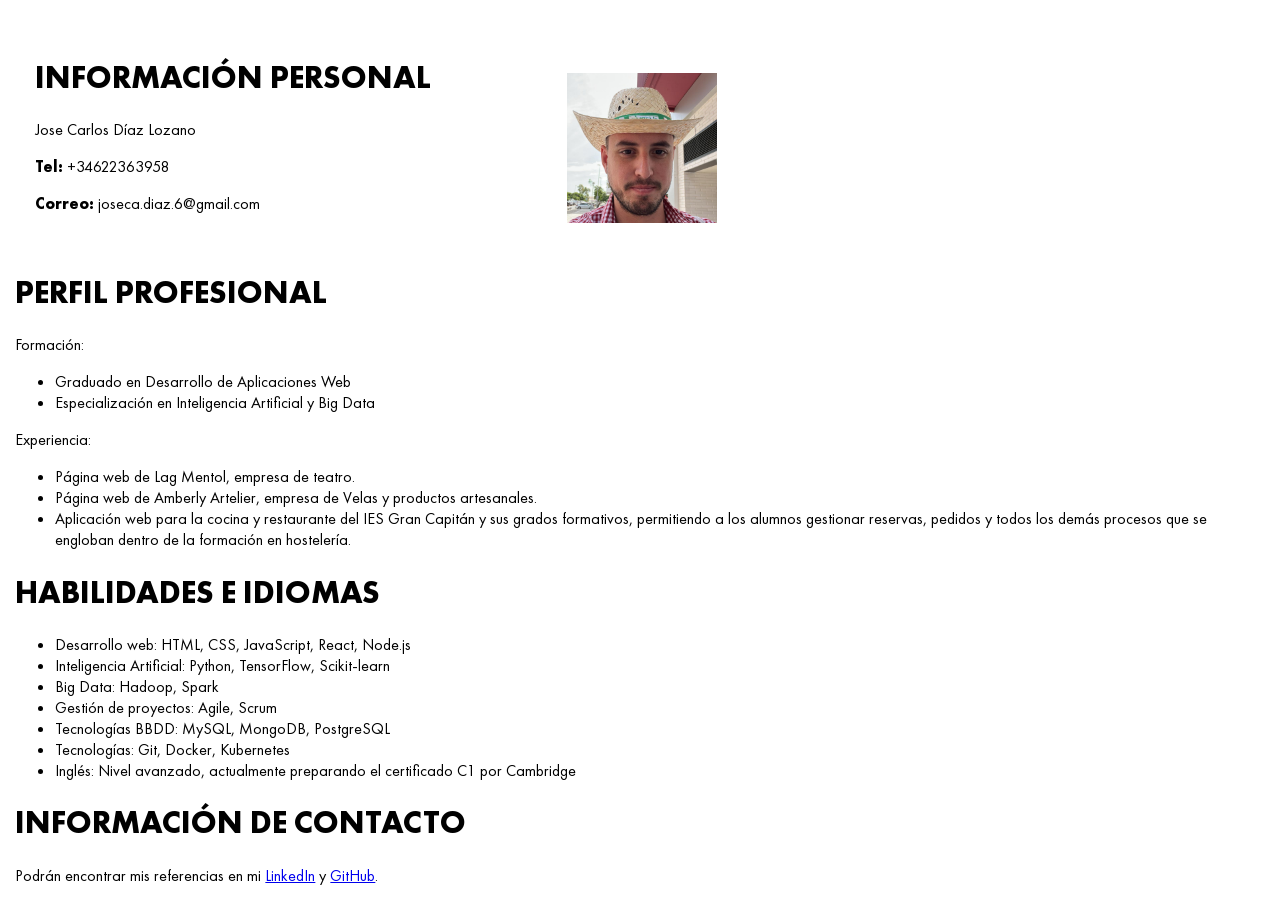
==== cvjc.html @ a46b7e9a "Inicio del CV" ====
<!DOCTYPE html>
<html lang="es">
<head>
    <meta charset="UTF-8">
    <meta name="viewport" content="width=device-width, initial-scale=1.0">
    <link rel="stylesheet" href="stylecv.css">
    <title>CV Jose Carlos</title>
</head>
<body>
    <div class="header" id="header">
        <div class="texto">
            <h1>INFORMACIÓN PERSONAL</h1>
            <p>Jose Carlos Díaz Lozano</p>
            <p><strong>Tel:</strong> +34622363958</p>
            <p><strong>Correo:</strong> joseca.diaz.6@gmail.com</p>
        </div>
        <div id="foto">
            <img src="foto.jpeg" alt="Foto de Jose Carlos" class="profile-pic" id="foto">
        </div>
    </div>
    <div class="profile">
        <h1>PERFIL PROFESIONAL</h1>
        <p id="formacion">Formación:
            <ul>
                <li>Graduado en Desarrollo de Aplicaciones Web</li>
                <li>Especialización en Inteligencia Artificial y Big Data</li>

            </ul>
        </p>
        <p id="experiencia">Experiencia:
            <ul>
                <li>Página web de Lag Mentol, empresa de teatro.</li>
                <li>Página web de Amberly Artelier, empresa de Velas y productos artesanales.</li>
                <li>Aplicación web para la cocina y restaurante del IES Gran Capitán y sus grados formativos, 
                    permitiendo a los alumnos gestionar reservas, pedidos y todos los demás procesos que se engloban dentro de la formación en hostelería.</li>
            </ul>
        </p>
    </div>
    <div class="skills">
        <h1>HABILIDADES E IDIOMAS</h1>
        <ul>
            <li>Desarrollo web: HTML, CSS, JavaScript, React, Node.js</li>
            <li>Inteligencia Artificial: Python, TensorFlow, Scikit-learn</li>
            <li>Big Data: Hadoop, Spark</li>
            <li>Gestión de proyectos: Agile, Scrum</li>
            <li>Tecnologías BBDD: MySQL, MongoDB, PostgreSQL</li>
            <li>Tecnologías: Git, Docker, Kubernetes</li>
            <li>Inglés: Nivel avanzado, actualmente preparando el certificado C1 por Cambridge</li>
        </ul>


    </div>
    <div class="footer">
        <h1>INFORMACIÓN DE CONTACTO</h1>
        <p>Podrán encontrar mis referencias en mi <a href="https://www.linkedin.com/in/josé-carlos-díaz-lozano-6a3799207/">LinkedIn</a> y <a href="https://github.com/Jockpls">GitHub</a>.</p>
    </div>
</body>
</html>
---- stylecv.css ----
/* La versión normal */
@font-face {
    font-family: "FuturaPT";
    src: url("fonts/futura-pt/FuturaPT-Book.ttf") format("truetype");
    font-weight: 500; /* Normal */
    font-style: normal;
}

/* La versión negrita */
@font-face {
    font-family: "FuturaPT";
    src: url("fonts/futura-pt/FuturaPT-Bold.ttf") format("truetype");
    font-weight: 700; /* Bold */
    font-style: normal;
}

/* La versión ligera o fina */
@font-face {
    font-family: "FuturaPT";
    src: url("fonts/futura-pt/FuturaPT-Light.ttf") format("truetype");
    font-weight: 300; /* Light */
    font-style: normal;
}
body {
    display: block;
    margin: 1.2%;
    padding: 0;
    max-width: 100%;
    overflow-x: hidden;
    background-color: #ffffff;
    font-family: "FuturaPT", sans-serif;
    font-weight: 500;
}

#header {
    background-color: transparent;
    display: flex;
    align-items: center;
    flex-direction: row;
    padding: 20px;
}

#foto {
    width: 150px;
    height: 150px;
    object-fit: cover;
    margin-top: 2%;
    margin-left: 10%;
}
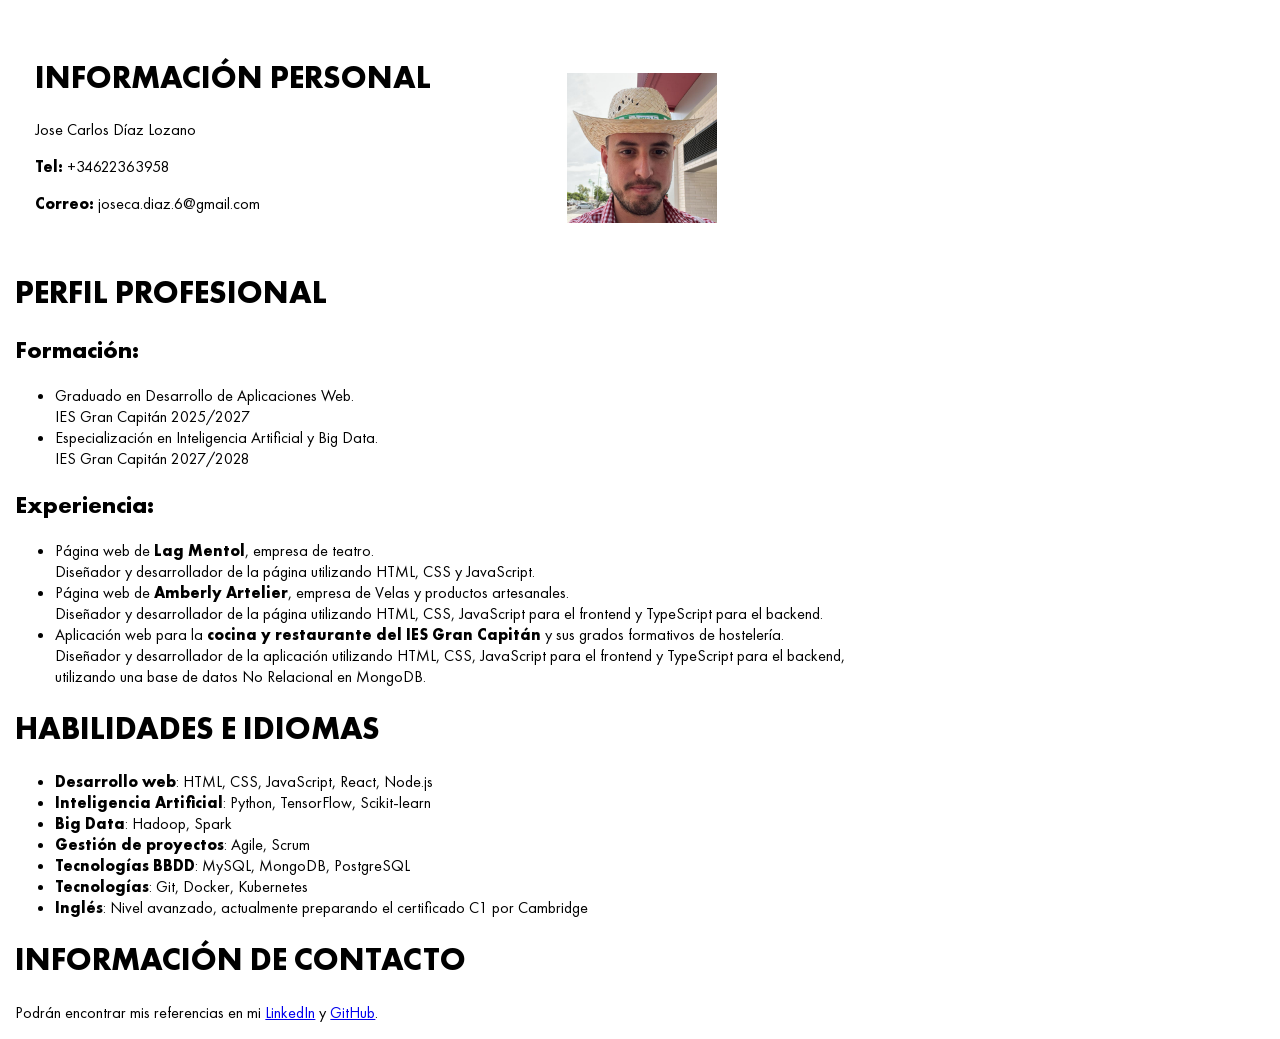
==== commit 938ece3a: "Actualización datos y posicionamiento" ====
--- a/cvjc.html
+++ b/cvjc.html
@@ -9,7 +9,7 @@
 <body>
     <div class="header" id="header">
         <div class="texto">
-            <h1>INFORMACIÓN PERSONAL</h1>
+            <h1 class="h1">INFORMACIÓN PERSONAL</h1>
             <p>Jose Carlos Díaz Lozano</p>
             <p><strong>Tel:</strong> +34622363958</p>
             <p><strong>Correo:</strong> joseca.diaz.6@gmail.com</p>
@@ -18,40 +18,50 @@
             <img src="foto.jpeg" alt="Foto de Jose Carlos" class="profile-pic" id="foto">
         </div>
     </div>
+
+
     <div class="profile">
-        <h1>PERFIL PROFESIONAL</h1>
-        <p id="formacion">Formación:
-            <ul>
-                <li>Graduado en Desarrollo de Aplicaciones Web</li>
-                <li>Especialización en Inteligencia Artificial y Big Data</li>
+        <h1 class="h1">PERFIL PROFESIONAL</h1>
+        <h2 id="formacion">Formación:</h2>
+        <ul>
+            <li>Graduado en Desarrollo de Aplicaciones Web. <br>
+                IES Gran Capitán 2025/2027</li>
 
-            </ul>
-        </p>
-        <p id="experiencia">Experiencia:
-            <ul>
-                <li>Página web de Lag Mentol, empresa de teatro.</li>
-                <li>Página web de Amberly Artelier, empresa de Velas y productos artesanales.</li>
-                <li>Aplicación web para la cocina y restaurante del IES Gran Capitán y sus grados formativos, 
-                    permitiendo a los alumnos gestionar reservas, pedidos y todos los demás procesos que se engloban dentro de la formación en hostelería.</li>
-            </ul>
-        </p>
+            <li>Especialización en Inteligencia Artificial y Big Data.<br>
+                IES Gran Capitán 2027/2028</li>
+        </ul>
+
+        <h2 id="experiencia">Experiencia:</h2>
+        <ul>
+            <li>Página web de <strong>Lag Mentol</strong>, empresa de teatro.<br>
+                Diseñador y desarrollador de la página utilizando HTML, CSS y JavaScript.</li>
+
+            <li>Página web de <strong>Amberly Artelier</strong>, empresa de Velas y productos artesanales.
+                <br>Diseñador y desarrollador de la página utilizando HTML, CSS, JavaScript para el frontend y TypeScript para el backend.</li>
+
+            <li>Aplicación web para la <strong>cocina y restaurante del IES Gran Capitán</strong> y sus grados formativos de hostelería.<br> 
+                Diseñador y desarrollador de la aplicación utilizando HTML, CSS, JavaScript para el frontend y TypeScript para el backend,<br>
+                utilizando una base de datos No Relacional en MongoDB.</li>
+        </ul>
     </div>
+
+    
     <div class="skills">
-        <h1>HABILIDADES E IDIOMAS</h1>
+        <h1 class="h1">HABILIDADES E IDIOMAS</h1>
         <ul>
-            <li>Desarrollo web: HTML, CSS, JavaScript, React, Node.js</li>
-            <li>Inteligencia Artificial: Python, TensorFlow, Scikit-learn</li>
-            <li>Big Data: Hadoop, Spark</li>
-            <li>Gestión de proyectos: Agile, Scrum</li>
-            <li>Tecnologías BBDD: MySQL, MongoDB, PostgreSQL</li>
-            <li>Tecnologías: Git, Docker, Kubernetes</li>
-            <li>Inglés: Nivel avanzado, actualmente preparando el certificado C1 por Cambridge</li>
+            <li><strong>Desarrollo web</strong>: HTML, CSS, JavaScript, React, Node.js</li>
+            <li><strong>Inteligencia Artificial</strong>: Python, TensorFlow, Scikit-learn</li>
+            <li><strong>Big Data</strong>: Hadoop, Spark</li>
+            <li><strong>Gestión de proyectos</strong>: Agile, Scrum</li>
+            <li><strong>Tecnologías BBDD</strong>: MySQL, MongoDB, PostgreSQL</li>
+            <li><strong>Tecnologías</strong>: Git, Docker, Kubernetes</li>
+            <li><strong>Inglés</strong>: Nivel avanzado, actualmente preparando el certificado C1 por Cambridge</li>
         </ul>
 
 
     </div>
     <div class="footer">
-        <h1>INFORMACIÓN DE CONTACTO</h1>
+        <h1 class="h1">INFORMACIÓN DE CONTACTO</h1>
         <p>Podrán encontrar mis referencias en mi <a href="https://www.linkedin.com/in/josé-carlos-díaz-lozano-6a3799207/">LinkedIn</a> y <a href="https://github.com/Jockpls">GitHub</a>.</p>
     </div>
 </body>
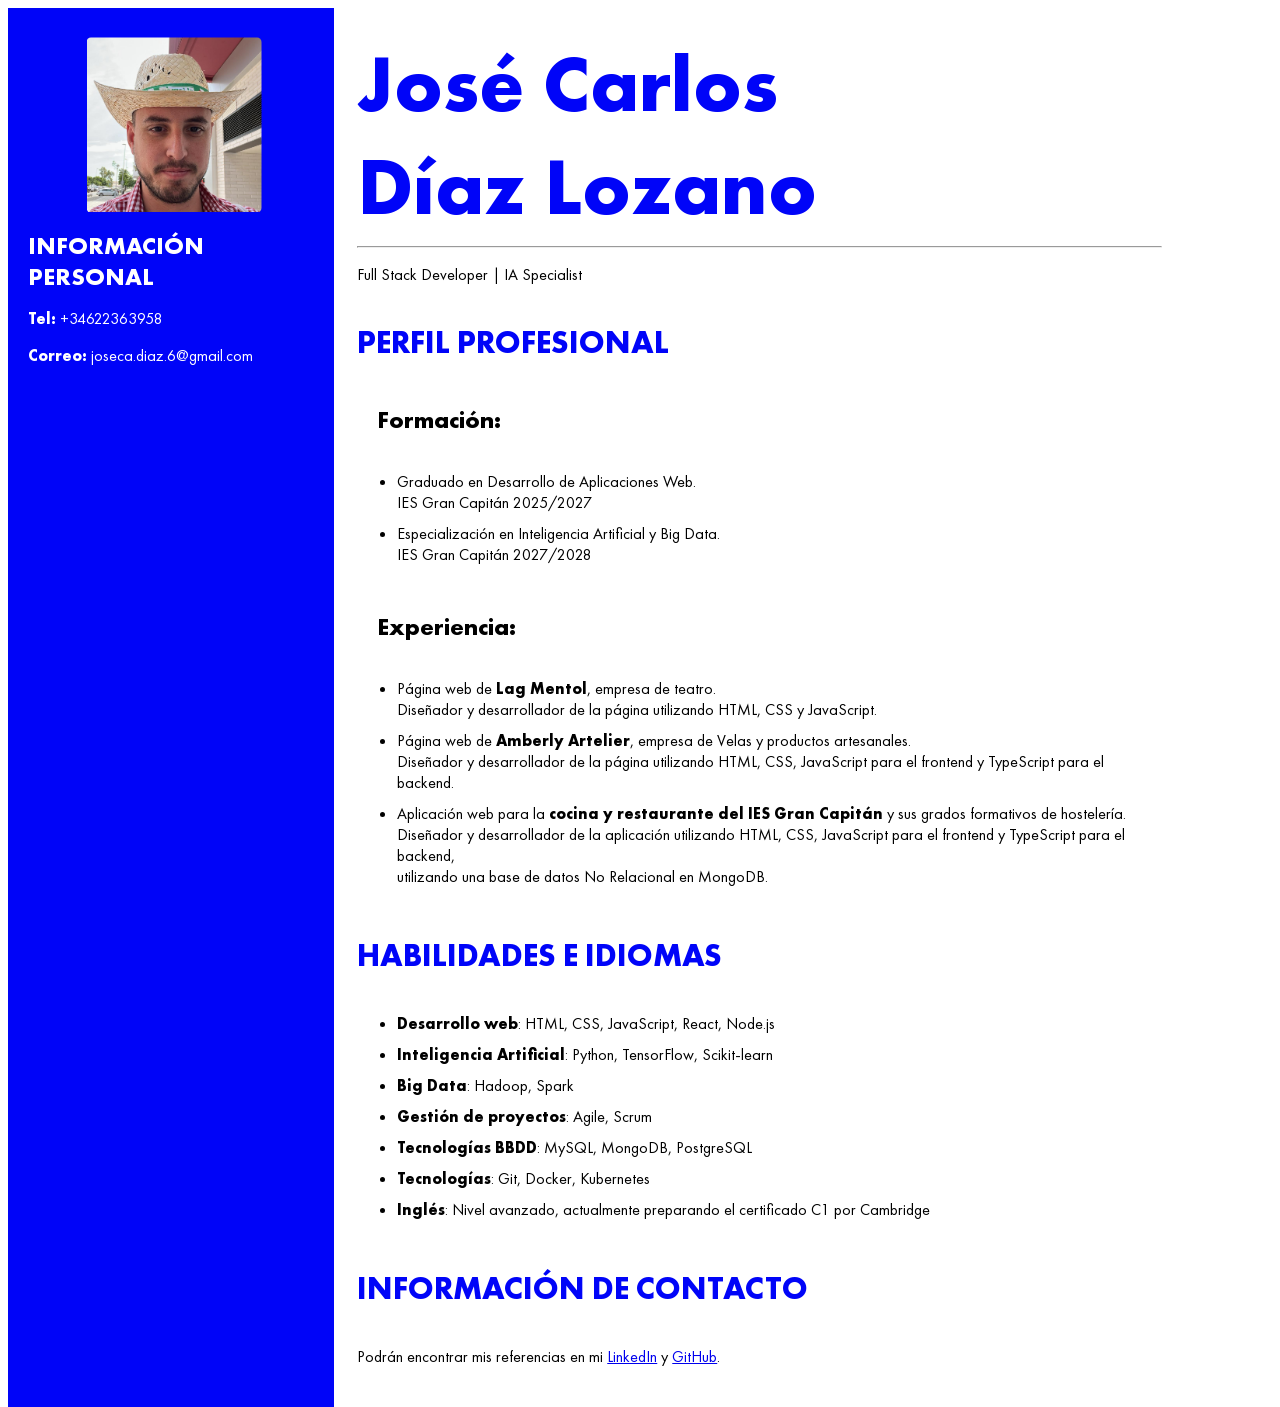
==== commit 0fc1b6be: "Cambio del header" ====
--- a/cvjc.html
+++ b/cvjc.html
@@ -8,20 +8,26 @@
 </head>
 <body>
     <div class="header" id="header">
+        <div id="foto">
+            <img src="foto.jpeg" alt="Foto de Jose Carlos" class="profile-pic" id="foto">
+        </div>
         <div class="texto">
-            <h1 class="h1">INFORMACIÓN PERSONAL</h1>
-            <p>Jose Carlos Díaz Lozano</p>
+            <h1 class="h1header">INFORMACIÓN PERSONAL</h1>
             <p><strong>Tel:</strong> +34622363958</p>
             <p><strong>Correo:</strong> joseca.diaz.6@gmail.com</p>
         </div>
-        <div id="foto">
-            <img src="foto.jpeg" alt="Foto de Jose Carlos" class="profile-pic" id="foto">
+    </div>
+    
+    <div id="cuerpo">
+        <div class="nombre-container">
+            <h1 class="nombre">José Carlos <br/>Díaz Lozano</h1>
+            <hr>
+            <p>Full Stack Developer | IA Specialist</p>
         </div>
-    </div>
 
-
-    <div class="profile">
-        <h1 class="h1">PERFIL PROFESIONAL</h1>
+        
+        <div class="profile">
+            <h1 class="h1">PERFIL PROFESIONAL</h1>
         <h2 id="formacion">Formación:</h2>
         <ul>
             <li>Graduado en Desarrollo de Aplicaciones Web. <br>
@@ -64,5 +70,6 @@
         <h1 class="h1">INFORMACIÓN DE CONTACTO</h1>
         <p>Podrán encontrar mis referencias en mi <a href="https://www.linkedin.com/in/josé-carlos-díaz-lozano-6a3799207/">LinkedIn</a> y <a href="https://github.com/Jockpls">GitHub</a>.</p>
     </div>
+    </div>
 </body>
 </html>
--- a/stylecv.css
+++ b/stylecv.css
@@ -1,4 +1,3 @@
-/* La versión normal */
 @font-face {
     font-family: "FuturaPT";
     src: url("fonts/futura-pt/FuturaPT-Book.ttf") format("truetype");
@@ -6,15 +5,13 @@
     font-style: normal;
 }
 
-/* La versión negrita */
 @font-face {
     font-family: "FuturaPT";
     src: url("fonts/futura-pt/FuturaPT-Bold.ttf") format("truetype");
-    font-weight: 700; /* Bold */
+    font-weight: 650; /* Bold */
     font-style: normal;
 }
 
-/* La versión ligera o fina */
 @font-face {
     font-family: "FuturaPT";
     src: url("fonts/futura-pt/FuturaPT-Light.ttf") format("truetype");
@@ -22,28 +19,75 @@
     font-style: normal;
 }
 body {
-    display: block;
-    margin: 1.2%;
-    padding: 0;
+    display: flex;
+    flex-direction: row;
     max-width: 100%;
     overflow-x: hidden;
     background-color: #ffffff;
     font-family: "FuturaPT", sans-serif;
     font-weight: 500;
+    position: absolute;
+    border-radius: 8px;
 }
 
 #header {
-    background-color: transparent;
+    background-color: rgb(0, 4, 248);
+    color: white;
     display: flex;
     align-items: center;
-    flex-direction: row;
+    flex-direction: column;
+    width: 25%;
     padding: 20px;
+}
+.h1header {
+    font-size: 24px;
+    margin-bottom: 10px;
+    color: white;
 }
 
 #foto {
-    width: 150px;
-    height: 150px;
+    width: 175px;
+    height: 175px;
     object-fit: cover;
-    margin-top: 2%;
-    margin-left: 10%;
-}+    padding: 2%;
+    border-radius: 8px;
+}
+
+
+
+
+#cuerpo {
+    display: flex;
+    flex-direction: column;
+    padding: 2%;
+}
+
+.h1{
+    color: rgb(0, 4, 248);
+}
+
+.nombre{
+    margin: auto;
+    position: relative;
+    font-size: 80px;
+    color: rgb(0, 4, 248);
+}
+
+
+.profile, .skills, .footer{
+    display: flex;
+    flex-direction: column;
+    background-color: #ffffff;
+    border-radius: 8px;
+}
+
+
+#formacion, #experiencia {
+    margin-top: 20px;
+    padding: 0 20px;
+
+}
+
+.profile ul li, .skills ul li {
+    margin-bottom: 10px; /* Puedes ajustar los 15px al tamaño que prefieras */
+}
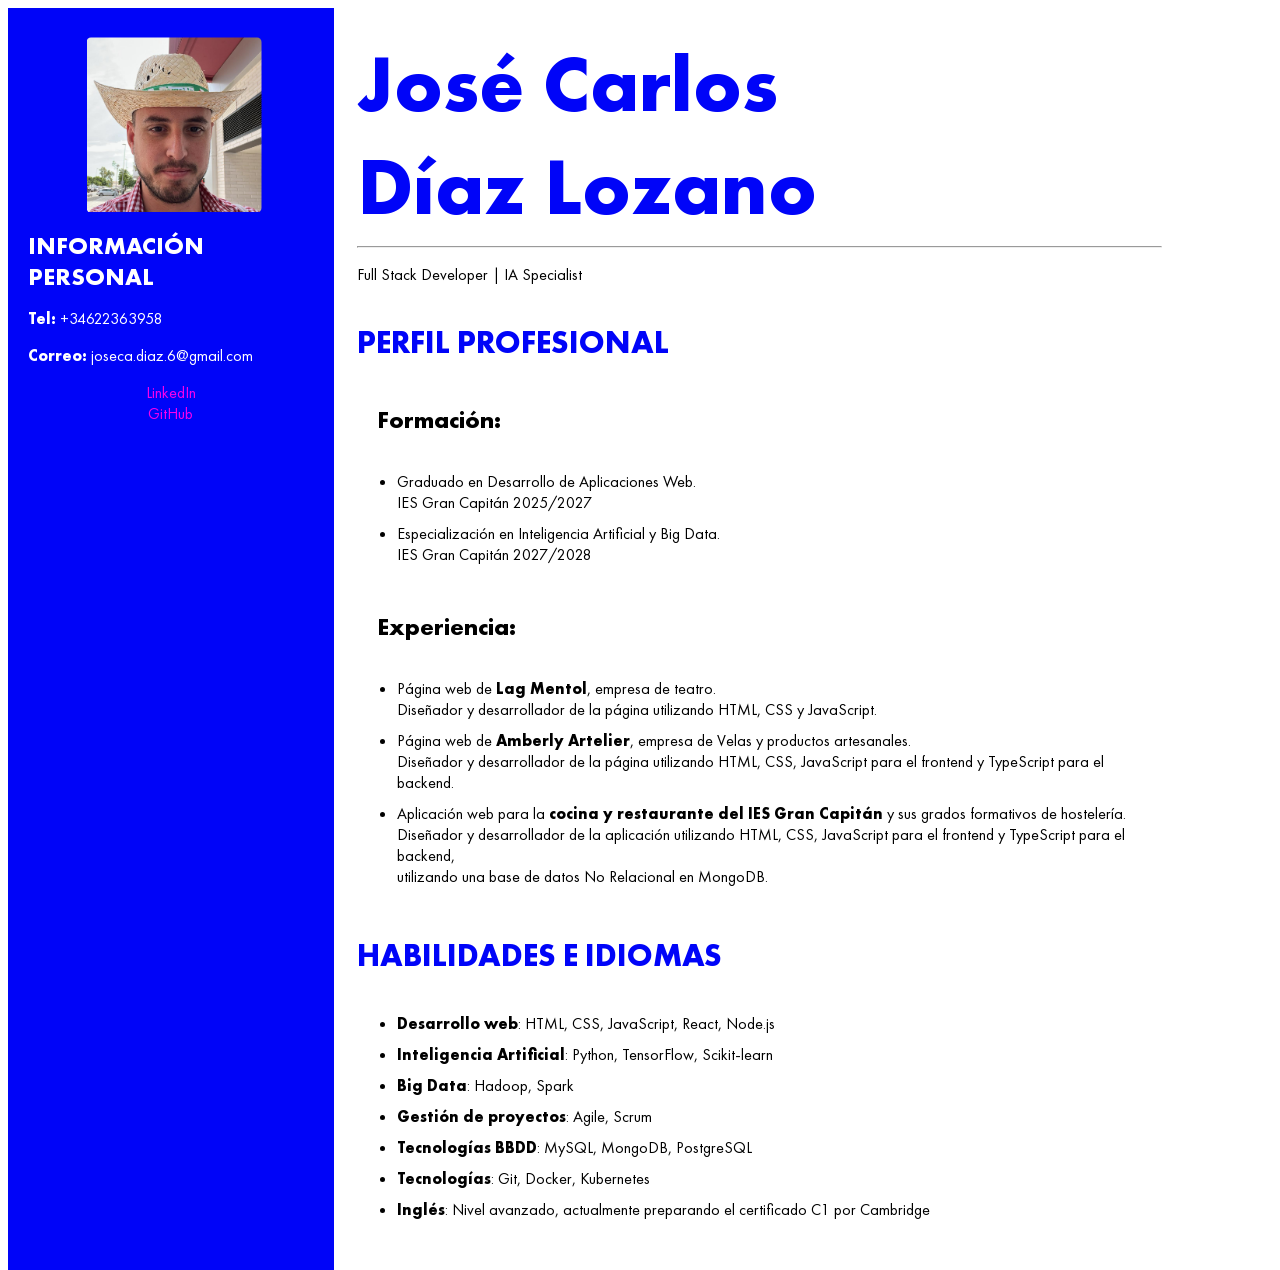
==== commit a6a4c6f8: "inicio de renderización en distintas pantallas" ====
--- a/cvjc.html
+++ b/cvjc.html
@@ -2,11 +2,14 @@
 <html lang="es">
 <head>
     <meta charset="UTF-8">
-    <meta name="viewport" content="width=device-width, initial-scale=1.0">
+    <meta http-equiv="X-UA-Compatible" content="IE=edge"> <!-- Compatible con Explorer-->
+    <meta name="viewport" content="width=device-width, initial-scale=1.0"> <!--Para que sea compatible con todo lo demás-->
     <link rel="stylesheet" href="stylecv.css">
     <title>CV Jose Carlos</title>
 </head>
+
 <body>
+
     <div class="header" id="header">
         <div id="foto">
             <img src="foto.jpeg" alt="Foto de Jose Carlos" class="profile-pic" id="foto">
@@ -15,6 +18,10 @@
             <h1 class="h1header">INFORMACIÓN PERSONAL</h1>
             <p><strong>Tel:</strong> +34622363958</p>
             <p><strong>Correo:</strong> joseca.diaz.6@gmail.com</p>
+        </div>
+
+            <a href="https://www.linkedin.com/in/josé-carlos-díaz-lozano-6a3799207/">LinkedIn</a>
+            <a href="https://github.com/Jockpls">GitHub</a>
         </div>
     </div>
     
@@ -25,7 +32,7 @@
             <p>Full Stack Developer | IA Specialist</p>
         </div>
 
-        
+
         <div class="profile">
             <h1 class="h1">PERFIL PROFESIONAL</h1>
         <h2 id="formacion">Formación:</h2>
@@ -63,13 +70,6 @@
             <li><strong>Tecnologías</strong>: Git, Docker, Kubernetes</li>
             <li><strong>Inglés</strong>: Nivel avanzado, actualmente preparando el certificado C1 por Cambridge</li>
         </ul>
-
-
-    </div>
-    <div class="footer">
-        <h1 class="h1">INFORMACIÓN DE CONTACTO</h1>
-        <p>Podrán encontrar mis referencias en mi <a href="https://www.linkedin.com/in/josé-carlos-díaz-lozano-6a3799207/">LinkedIn</a> y <a href="https://github.com/Jockpls">GitHub</a>.</p>
-    </div>
     </div>
 </body>
 </html>
--- a/stylecv.css
+++ b/stylecv.css
@@ -30,7 +30,16 @@
     border-radius: 8px;
 }
 
-#header {
+a:hover {
+    color: rgb(0, 248, 95);
+    text-decoration:solid;
+}
+a:link, a:visited {
+    color: rgb(248, 0, 236);
+    text-decoration: none;
+}
+
+#header{
     background-color: rgb(0, 4, 248);
     color: white;
     display: flex;
@@ -54,8 +63,6 @@
 }
 
 
-
-
 #cuerpo {
     display: flex;
     flex-direction: column;
@@ -74,7 +81,7 @@
 }
 
 
-.profile, .skills, .footer{
+.profile, .skills{
     display: flex;
     flex-direction: column;
     background-color: #ffffff;
@@ -91,3 +98,39 @@
 .profile ul li, .skills ul li {
     margin-bottom: 10px; /* Puedes ajustar los 15px al tamaño que prefieras */
 }
+
+
+
+@media only screen and (min-width: 768px) and (max-width: 991px) {
+    body {
+        flex-direction: column;
+        align-items: center;
+    }
+
+    #header {
+        width: 100%;
+        flex-direction: row;
+        justify-content: space-around;
+    }
+
+    #cuerpo {
+        width: 100%;
+    }
+}
+
+@media screen and (max-width: 600px) {
+    body {
+        flex-direction: column;
+        align-items: center;
+    }
+
+    #header {
+        width: 100%;
+        flex-direction: row;
+        justify-content: space-around;
+    }
+
+    #cuerpo {
+        width: 100%;
+    }
+}
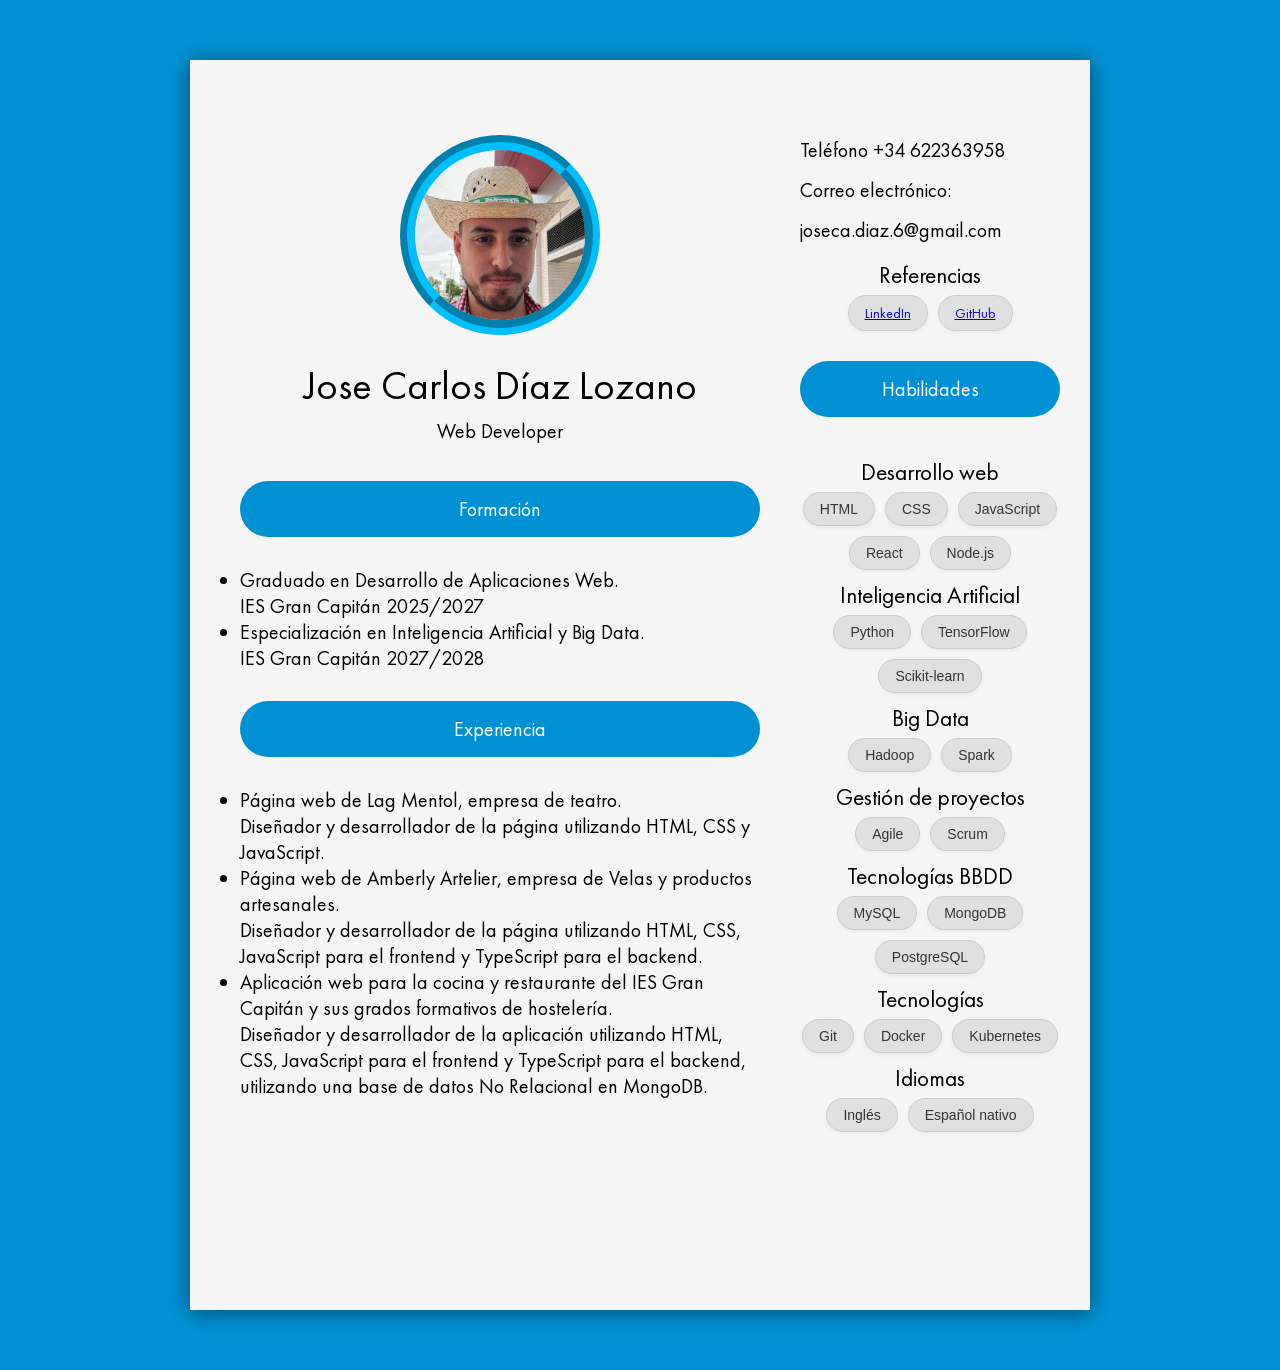
==== commit 0bdebbd8: "Diseño del CV" ====
--- a/cvjc.html
+++ b/cvjc.html
@@ -1,75 +1,100 @@
 <!DOCTYPE html>
 <html lang="es">
-<head>
-    <meta charset="UTF-8">
-    <meta http-equiv="X-UA-Compatible" content="IE=edge"> <!-- Compatible con Explorer-->
-    <meta name="viewport" content="width=device-width, initial-scale=1.0"> <!--Para que sea compatible con todo lo demás-->
-    <link rel="stylesheet" href="stylecv.css">
-    <title>CV Jose Carlos</title>
-</head>
+    <head>
+        <meta charset="UTF-8">
+        <meta name="viewport" content="width=device-width, initial-scale=1.0">
+        <link rel="stylesheet" href="stylecv.css">
+        <title>CV Jose Carlos</title>
+    </head>
+    <body>
+        
+        <div class="container">
 
-<body>
+            <div class="Izquierda">
+                <div class="foto">
+                    <img src="foto.jpeg" alt="Foto de Jose Carlos">
+                </div>
+                <div id="nombre">
+                    <h1>Jose Carlos Díaz Lozano</h1>
+                    <p>Web Developer</p>
+                </div>
+                
+                    <h2>Formación</h2>
+            <ul>
+                <li>Graduado en Desarrollo de Aplicaciones Web. <br>
+                    IES Gran Capitán 2025/2027</li>
+                <li>Especialización en Inteligencia Artificial y Big Data.<br>
+                    IES Gran Capitán 2027/2028</li>
+            </ul>
+                    
+            <h2>Experiencia</h2>
+                <ul>
+                    <li>Página web de Lag Mentol, empresa de teatro.<br>
+                        Diseñador y desarrollador de la página utilizando HTML, CSS y JavaScript.</li>
+                    <li>Página web de Amberly Artelier, empresa de Velas y productos artesanales.
+                        <br>Diseñador y desarrollador de la página utilizando HTML, CSS, JavaScript para el frontend y TypeScript para el backend.</li>
+                    <li>Aplicación web para la cocina y restaurante del IES Gran Capitán y sus grados formativos de hostelería.<br> 
+                        Diseñador y desarrollador de la aplicación utilizando HTML, CSS, JavaScript para el frontend y TypeScript para el backend,<br>
+                        utilizando una base de datos No Relacional en MongoDB.</li>
+                </ul>
+        </div>
+                            
+                <div class="Derecha">
+                    <div id="referencias">
+                    <p>Teléfono +34 622363958</p>
+                    <p>Correo electrónico: joseca.diaz.6@gmail.com</p>
 
-    <div class="header" id="header">
-        <div id="foto">
-            <img src="foto.jpeg" alt="Foto de Jose Carlos" class="profile-pic" id="foto">
+                <h3>Referencias</h3>
+                  <ul class="lista-capsulas">
+                    <li><a href="https://www.linkedin.com/in/josé-carlos-díaz-lozano-6a3799207/">LinkedIn</a></li>
+                    <li><a href="https://github.com/Jockpls">GitHub</a></li>
+                  </ul>
+                </div>
+                <h2>Habilidades</h2>
+                <h3>Desarrollo web</h3> 
+                <ul class="lista-capsulas">
+                    <li>HTML</li>
+                    <li>CSS</li>
+                    <li>JavaScript</li>
+                    <li>React</li>
+                    <li>Node.js</li>
+                </ul>
+                <h3>Inteligencia Artificial</h3>
+                <ul class="lista-capsulas">
+                    <li>Python</li> 
+                    <li>TensorFlow</li> 
+                    <li>Scikit-learn</li>
+                </ul>
+                
+                <h3>Big Data</h3> 
+                <ul class="lista-capsulas">
+                    <li>Hadoop</li>
+                    <li>Spark</li>
+                </ul>
+                    <h3>Gestión de proyectos</h3>
+                    <ul class="lista-capsulas"> 
+                        <li>Agile</li>
+                        <li>Scrum</li>
+                    </ul>
+                    <h3>Tecnologías BBDD</h3>
+                    <ul class="lista-capsulas">  
+                        <li>MySQL</li> 
+                        <li>MongoDB</li>
+                        <li>PostgreSQL</li>
+                    </ul>
+                    <h3>Tecnologías</h3>
+                    <ul class="lista-capsulas">  
+                        <li>Git</li>
+                        <li>Docker</li>
+                        <li>Kubernetes</li>
+                    </ul>
+    
+                    <h3>Idiomas</h3>
+                    <ul class="lista-capsulas">  
+                        <li>Inglés</li>
+                        <li>Español nativo</li>
+                    </ul>
+            </div>
         </div>
-        <div class="texto">
-            <h1 class="h1header">INFORMACIÓN PERSONAL</h1>
-            <p><strong>Tel:</strong> +34622363958</p>
-            <p><strong>Correo:</strong> joseca.diaz.6@gmail.com</p>
-        </div>
-
-            <a href="https://www.linkedin.com/in/josé-carlos-díaz-lozano-6a3799207/">LinkedIn</a>
-            <a href="https://github.com/Jockpls">GitHub</a>
-        </div>
-    </div>
-    
-    <div id="cuerpo">
-        <div class="nombre-container">
-            <h1 class="nombre">José Carlos <br/>Díaz Lozano</h1>
-            <hr>
-            <p>Full Stack Developer | IA Specialist</p>
-        </div>
-
-
-        <div class="profile">
-            <h1 class="h1">PERFIL PROFESIONAL</h1>
-        <h2 id="formacion">Formación:</h2>
-        <ul>
-            <li>Graduado en Desarrollo de Aplicaciones Web. <br>
-                IES Gran Capitán 2025/2027</li>
-
-            <li>Especialización en Inteligencia Artificial y Big Data.<br>
-                IES Gran Capitán 2027/2028</li>
-        </ul>
-
-        <h2 id="experiencia">Experiencia:</h2>
-        <ul>
-            <li>Página web de <strong>Lag Mentol</strong>, empresa de teatro.<br>
-                Diseñador y desarrollador de la página utilizando HTML, CSS y JavaScript.</li>
-
-            <li>Página web de <strong>Amberly Artelier</strong>, empresa de Velas y productos artesanales.
-                <br>Diseñador y desarrollador de la página utilizando HTML, CSS, JavaScript para el frontend y TypeScript para el backend.</li>
-
-            <li>Aplicación web para la <strong>cocina y restaurante del IES Gran Capitán</strong> y sus grados formativos de hostelería.<br> 
-                Diseñador y desarrollador de la aplicación utilizando HTML, CSS, JavaScript para el frontend y TypeScript para el backend,<br>
-                utilizando una base de datos No Relacional en MongoDB.</li>
-        </ul>
-    </div>
-
-    
-    <div class="skills">
-        <h1 class="h1">HABILIDADES E IDIOMAS</h1>
-        <ul>
-            <li><strong>Desarrollo web</strong>: HTML, CSS, JavaScript, React, Node.js</li>
-            <li><strong>Inteligencia Artificial</strong>: Python, TensorFlow, Scikit-learn</li>
-            <li><strong>Big Data</strong>: Hadoop, Spark</li>
-            <li><strong>Gestión de proyectos</strong>: Agile, Scrum</li>
-            <li><strong>Tecnologías BBDD</strong>: MySQL, MongoDB, PostgreSQL</li>
-            <li><strong>Tecnologías</strong>: Git, Docker, Kubernetes</li>
-            <li><strong>Inglés</strong>: Nivel avanzado, actualmente preparando el certificado C1 por Cambridge</li>
-        </ul>
-    </div>
-</body>
+    </body>
 </html>
--- a/stylecv.css
+++ b/stylecv.css
@@ -18,119 +18,114 @@
     font-weight: 300; /* Light */
     font-style: normal;
 }
-body {
-    display: flex;
-    flex-direction: row;
-    max-width: 100%;
-    overflow-x: hidden;
-    background-color: #ffffff;
+
+*{
+    box-sizing: border-box;
+    margin: 0;
+    padding: 0;
     font-family: "FuturaPT", sans-serif;
     font-weight: 500;
-    position: absolute;
-    border-radius: 8px;
 }
 
-a:hover {
-    color: rgb(0, 248, 95);
-    text-decoration:solid;
-}
-a:link, a:visited {
-    color: rgb(248, 0, 236);
-    text-decoration: none;
+body {
+    font-size: 20px;
+    background-color: #0091d4;
 }
 
-#header{
-    background-color: rgb(0, 4, 248);
-    color: white;
+.container {
+    background-color: #f5f5f5;
+    max-width: 900px;
+    margin: 60px auto;
+    height: 1250px;
+    padding: 20px;
+    box-shadow: 0 2px 20px rgba(0,0,0,0.5);
     display: flex;
-    align-items: center;
-    flex-direction: column;
-    width: 25%;
-    padding: 20px;
-}
-.h1header {
-    font-size: 24px;
-    margin-bottom: 10px;
-    color: white;
+    flex-wrap: wrap;
+    justify-content: space-between;
+    align-items: flex-start;
 }
 
-#foto {
-    width: 175px;
-    height: 175px;
-    object-fit: cover;
-    padding: 2%;
-    border-radius: 8px;
-}
-
-
-#cuerpo {
-    display: flex;
-    flex-direction: column;
-    padding: 2%;
-}
-
-.h1{
-    color: rgb(0, 4, 248);
-}
-
-.nombre{
-    margin: auto;
-    position: relative;
-    font-size: 80px;
-    color: rgb(0, 4, 248);
-}
-
-
-.profile, .skills{
-    display: flex;
-    flex-direction: column;
-    background-color: #ffffff;
-    border-radius: 8px;
-}
-
-
-#formacion, #experiencia {
-    margin-top: 20px;
-    padding: 0 20px;
+#nombre {
+    text-align: center;
 
 }
 
-.profile ul li, .skills ul li {
-    margin-bottom: 10px; /* Puedes ajustar los 15px al tamaño que prefieras */
+#referencias h3{
+    font-weight:700px;
+    text-align: center;
+}
+
+.foto {
+    width: 200px;
+    height: 200px;
+    border-radius: 50%;
+    overflow: hidden;
+    margin: 25px auto;
+    border: 15px groove deepskyblue;
+}
+
+.foto img {
+    width: 100%;
+    height: 100%;
+    object-fit: cover;
+}
+
+.Izquierda {
+    flex: 2;
+    padding: 30px;
+    text-align: left;
+}
+
+.Izquierda p {
+    line-height: 2;
+}
+
+.Derecha {
+    flex: 1;
+    padding: 50px 10px;
+    text-align: left;
+}
+
+.Derecha p{
+    line-height: 2;
 }
 
 
 
-@media only screen and (min-width: 768px) and (max-width: 991px) {
-    body {
-        flex-direction: column;
-        align-items: center;
-    }
-
-    #header {
-        width: 100%;
-        flex-direction: row;
-        justify-content: space-around;
-    }
-
-    #cuerpo {
-        width: 100%;
-    }
+h2 {
+    text-align: center;
+    background: #0091d4;
+    padding: 15px;
+    color: #fff;
+    margin: 30px 0;
+    font-size: 20px;
+    border-radius: 50px;
 }
 
-@media screen and (max-width: 600px) {
-    body {
-        flex-direction: column;
-        align-items: center;
-    }
+h3{
+    text-align: center;
+    padding-top: 10px;
+    padding-bottom: 5px;
+}
 
-    #header {
-        width: 100%;
-        flex-direction: row;
-        justify-content: space-around;
-    }
+.lista-capsulas {
+    list-style-type: none; 
+    padding: 0;            
+    margin: 0;
+    display: flex;         
+    flex-wrap: wrap;       
+    gap: 10px;
+    justify-content: center;             
+  }
 
-    #cuerpo {
-        width: 100%;
-    }
-}+  .lista-capsulas li {
+    background-color: #e0e0e0;
+    color: #333333;           
+    padding: 8px 16px;         
+    border-radius: 50px;       
+    font-family: sans-serif;   
+    font-size: 14px;
+    
+    border: 1px solid #cccccc; 
+    box-shadow: 0 2px 4px rgba(0,0,0,0.05); 
+  }
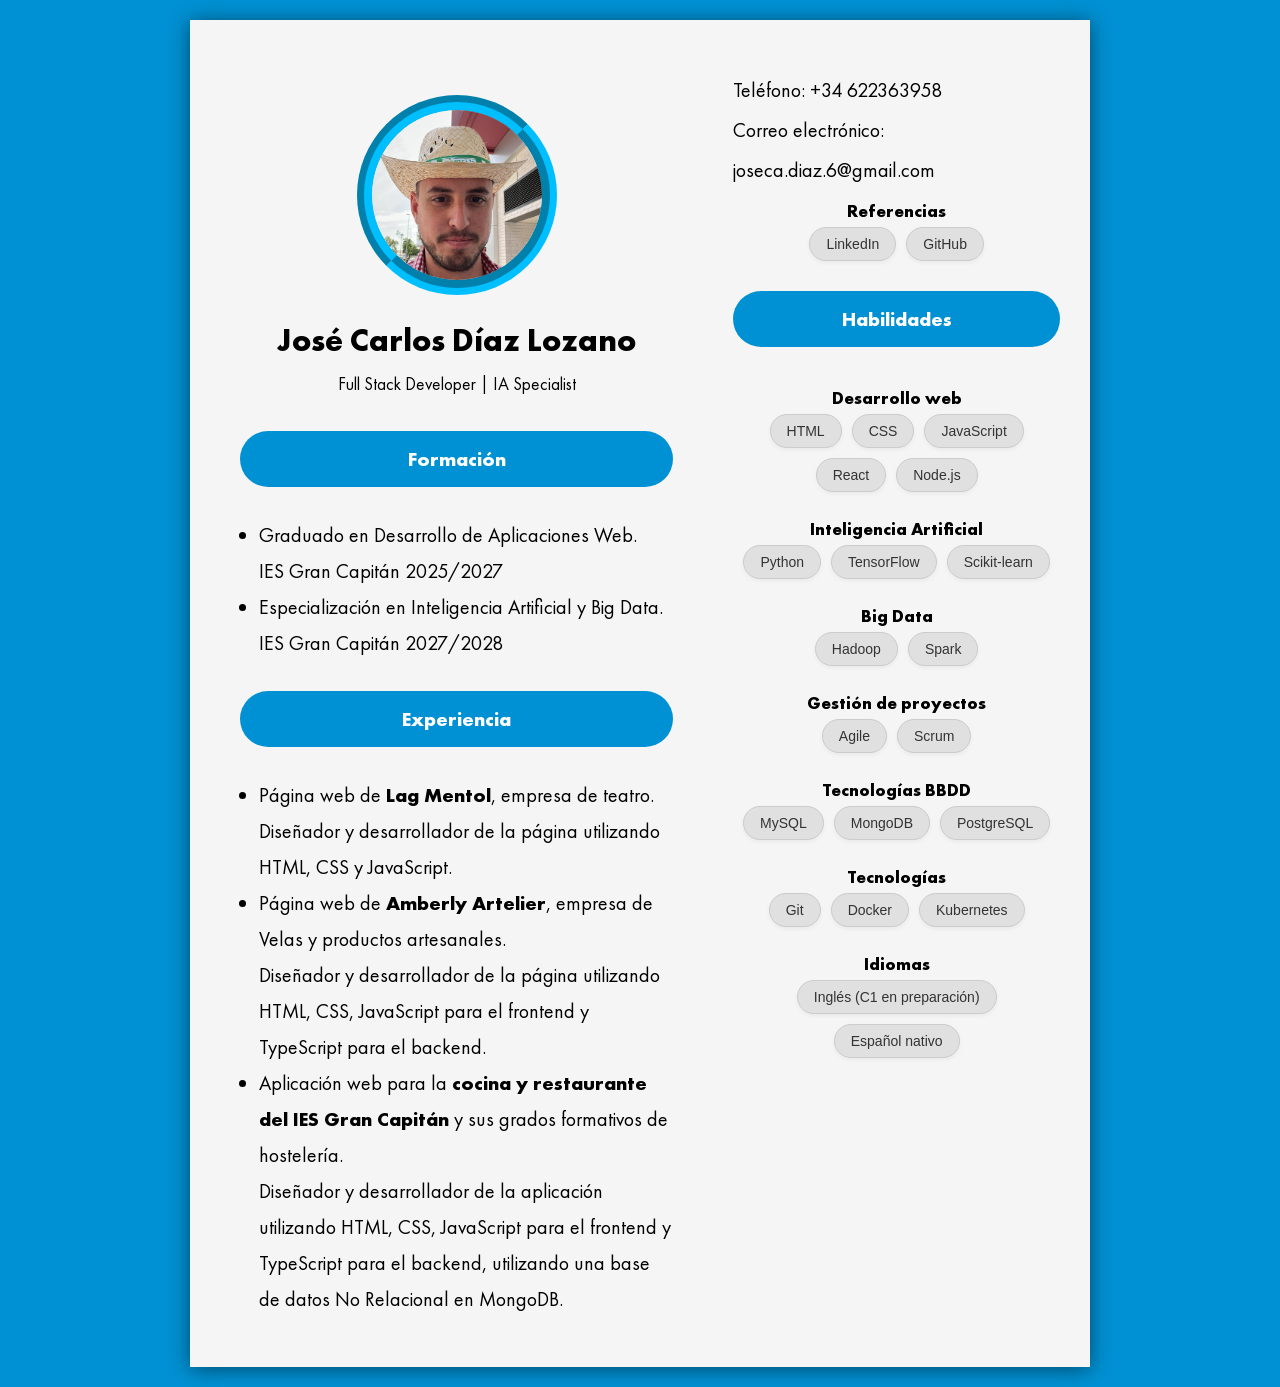
==== commit 8ab5a569: "Actualizado a responsive" ====
--- a/cvjc.html
+++ b/cvjc.html
@@ -1,100 +1,96 @@
 <!DOCTYPE html>
 <html lang="es">
-    <head>
-        <meta charset="UTF-8">
-        <meta name="viewport" content="width=device-width, initial-scale=1.0">
-        <link rel="stylesheet" href="stylecv.css">
-        <title>CV Jose Carlos</title>
-    </head>
-    <body>
-        
-        <div class="container">
+<head>
+    <meta charset="UTF-8">
+    <meta name="viewport" content="width=device-width, initial-scale=1.0">
+    <link rel="stylesheet" href="stylecv.css">
+    <title>CV Jose Carlos</title>
+</head>
+<body>
+    <div class="container">
+        <div class="Izquierda">
+            <div class="foto">
+                <img src="foto.jpeg" alt="Foto de Jose Carlos">
+            </div>
+            <div id="nombre">
+                <h1>José Carlos Díaz Lozano</h1>
+                <p>Full Stack Developer | IA Specialist</p>
+            </div>
 
-            <div class="Izquierda">
-                <div class="foto">
-                    <img src="foto.jpeg" alt="Foto de Jose Carlos">
-                </div>
-                <div id="nombre">
-                    <h1>Jose Carlos Díaz Lozano</h1>
-                    <p>Web Developer</p>
-                </div>
-                
-                    <h2>Formación</h2>
+            <h2>Formación</h2>
             <ul>
-                <li>Graduado en Desarrollo de Aplicaciones Web. <br>
+                <li>Graduado en Desarrollo de Aplicaciones Web.<br>
                     IES Gran Capitán 2025/2027</li>
                 <li>Especialización en Inteligencia Artificial y Big Data.<br>
                     IES Gran Capitán 2027/2028</li>
             </ul>
-                    
+
             <h2>Experiencia</h2>
-                <ul>
-                    <li>Página web de Lag Mentol, empresa de teatro.<br>
-                        Diseñador y desarrollador de la página utilizando HTML, CSS y JavaScript.</li>
-                    <li>Página web de Amberly Artelier, empresa de Velas y productos artesanales.
-                        <br>Diseñador y desarrollador de la página utilizando HTML, CSS, JavaScript para el frontend y TypeScript para el backend.</li>
-                    <li>Aplicación web para la cocina y restaurante del IES Gran Capitán y sus grados formativos de hostelería.<br> 
-                        Diseñador y desarrollador de la aplicación utilizando HTML, CSS, JavaScript para el frontend y TypeScript para el backend,<br>
-                        utilizando una base de datos No Relacional en MongoDB.</li>
-                </ul>
+            <ul>
+                <li>Página web de <strong>Lag Mentol</strong>, empresa de teatro.<br>
+                    Diseñador y desarrollador de la página utilizando HTML, CSS y JavaScript.</li>
+                <li>Página web de <strong>Amberly Artelier</strong>, empresa de Velas y productos artesanales.<br>
+                    Diseñador y desarrollador de la página utilizando HTML, CSS, JavaScript para el frontend y TypeScript para el backend.</li>
+                <li>Aplicación web para la <strong>cocina y restaurante del IES Gran Capitán</strong> y sus grados formativos de hostelería.<br>
+                    Diseñador y desarrollador de la aplicación utilizando HTML, CSS, JavaScript para el frontend y TypeScript para el backend,
+                    utilizando una base de datos No Relacional en MongoDB.</li>
+            </ul>
         </div>
-                            
-                <div class="Derecha">
-                    <div id="referencias">
-                    <p>Teléfono +34 622363958</p>
-                    <p>Correo electrónico: joseca.diaz.6@gmail.com</p>
 
+        <div class="Derecha">
+            <div id="referencias">
+                <p>Teléfono: +34 622363958</p>
+                <p>Correo electrónico: joseca.diaz.6@gmail.com</p>
                 <h3>Referencias</h3>
-                  <ul class="lista-capsulas">
+                <ul class="lista-capsulas">
                     <li><a href="https://www.linkedin.com/in/josé-carlos-díaz-lozano-6a3799207/">LinkedIn</a></li>
                     <li><a href="https://github.com/Jockpls">GitHub</a></li>
-                  </ul>
-                </div>
-                <h2>Habilidades</h2>
-                <h3>Desarrollo web</h3> 
-                <ul class="lista-capsulas">
-                    <li>HTML</li>
-                    <li>CSS</li>
-                    <li>JavaScript</li>
-                    <li>React</li>
-                    <li>Node.js</li>
                 </ul>
-                <h3>Inteligencia Artificial</h3>
-                <ul class="lista-capsulas">
-                    <li>Python</li> 
-                    <li>TensorFlow</li> 
-                    <li>Scikit-learn</li>
-                </ul>
-                
-                <h3>Big Data</h3> 
-                <ul class="lista-capsulas">
-                    <li>Hadoop</li>
-                    <li>Spark</li>
-                </ul>
-                    <h3>Gestión de proyectos</h3>
-                    <ul class="lista-capsulas"> 
-                        <li>Agile</li>
-                        <li>Scrum</li>
-                    </ul>
-                    <h3>Tecnologías BBDD</h3>
-                    <ul class="lista-capsulas">  
-                        <li>MySQL</li> 
-                        <li>MongoDB</li>
-                        <li>PostgreSQL</li>
-                    </ul>
-                    <h3>Tecnologías</h3>
-                    <ul class="lista-capsulas">  
-                        <li>Git</li>
-                        <li>Docker</li>
-                        <li>Kubernetes</li>
-                    </ul>
-    
-                    <h3>Idiomas</h3>
-                    <ul class="lista-capsulas">  
-                        <li>Inglés</li>
-                        <li>Español nativo</li>
-                    </ul>
             </div>
+
+            <h2>Habilidades</h2>
+            <h3>Desarrollo web</h3>
+            <ul class="lista-capsulas">
+                <li>HTML</li>
+                <li>CSS</li>
+                <li>JavaScript</li>
+                <li>React</li>
+                <li>Node.js</li>
+            </ul>
+            <h3>Inteligencia Artificial</h3>
+            <ul class="lista-capsulas">
+                <li>Python</li>
+                <li>TensorFlow</li>
+                <li>Scikit-learn</li>
+            </ul>
+            <h3>Big Data</h3>
+            <ul class="lista-capsulas">
+                <li>Hadoop</li>
+                <li>Spark</li>
+            </ul>
+            <h3>Gestión de proyectos</h3>
+            <ul class="lista-capsulas">
+                <li>Agile</li>
+                <li>Scrum</li>
+            </ul>
+            <h3>Tecnologías BBDD</h3>
+            <ul class="lista-capsulas">
+                <li>MySQL</li>
+                <li>MongoDB</li>
+                <li>PostgreSQL</li>
+            </ul>
+            <h3>Tecnologías</h3>
+            <ul class="lista-capsulas">
+                <li>Git</li>
+                <li>Docker</li>
+                <li>Kubernetes</li>
+            </ul>
+            <h3>Idiomas</h3>
+            <ul class="lista-capsulas">
+                <li>Inglés (C1 en preparación)</li>
+                <li>Español nativo</li>
+            </ul>
         </div>
-    </body>
-</html>+    </div>
+</body>
+</html>
--- a/stylecv.css
+++ b/stylecv.css
@@ -1,63 +1,75 @@
 @font-face {
     font-family: "FuturaPT";
     src: url("fonts/futura-pt/FuturaPT-Book.ttf") format("truetype");
-    font-weight: 500; /* Normal */
+    font-weight: 500;
     font-style: normal;
 }
 
 @font-face {
     font-family: "FuturaPT";
     src: url("fonts/futura-pt/FuturaPT-Bold.ttf") format("truetype");
-    font-weight: 650; /* Bold */
+    font-weight: 650;
     font-style: normal;
 }
 
 @font-face {
     font-family: "FuturaPT";
     src: url("fonts/futura-pt/FuturaPT-Light.ttf") format("truetype");
-    font-weight: 300; /* Light */
+    font-weight: 300;
     font-style: normal;
 }
 
-*{
+* {
     box-sizing: border-box;
     margin: 0;
     padding: 0;
-    font-family: "FuturaPT", sans-serif;
-    font-weight: 500;
 }
 
 body {
+    font-family: "FuturaPT", sans-serif;
+    font-weight: 500;
     font-size: 20px;
     background-color: #0091d4;
+    min-height: 100vh;
+    padding: 20px;
 }
 
 .container {
     background-color: #f5f5f5;
     max-width: 900px;
-    margin: 60px auto;
-    height: 1250px;
+    width: 100%;
+    margin: 0 auto;
+    min-height: auto;
     padding: 20px;
-    box-shadow: 0 2px 20px rgba(0,0,0,0.5);
+    box-shadow: 0 2px 20px rgba(0, 0, 0, 0.5);
     display: flex;
     flex-wrap: wrap;
     justify-content: space-between;
     align-items: flex-start;
+    gap: 20px;
 }
 
 #nombre {
     text-align: center;
-
 }
 
-#referencias h3{
-    font-weight:700px;
+#nombre h1 {
+    font-size: clamp(1.5rem, 4vw, 2rem);
+}
+
+#nombre p {
+    font-size: clamp(0.95rem, 2.5vw, 1.1rem);
+    margin-top: 8px;
+}
+
+#referencias h3 {
+    font-weight: 700;
     text-align: center;
 }
 
 .foto {
-    width: 200px;
-    height: 200px;
+    width: min(200px, 60vw);
+    height: min(200px, 60vw);
     border-radius: 50%;
     overflow: hidden;
     margin: 25px auto;
@@ -71,26 +83,25 @@
 }
 
 .Izquierda {
-    flex: 2;
+    flex: 2 1 320px;
     padding: 30px;
     text-align: left;
 }
 
-.Izquierda p {
-    line-height: 2;
+.Izquierda p,
+.Izquierda li {
+    line-height: 1.8;
 }
 
 .Derecha {
-    flex: 1;
-    padding: 50px 10px;
+    flex: 1 1 260px;
+    padding: 30px 10px;
     text-align: left;
 }
 
-.Derecha p{
+.Derecha p {
     line-height: 2;
 }
-
-
 
 h2 {
     text-align: center;
@@ -98,34 +109,85 @@
     padding: 15px;
     color: #fff;
     margin: 30px 0;
-    font-size: 20px;
+    font-size: clamp(1rem, 2.5vw, 1.25rem);
     border-radius: 50px;
 }
 
-h3{
+h3 {
     text-align: center;
     padding-top: 10px;
     padding-bottom: 5px;
+    font-size: clamp(0.95rem, 2vw, 1.1rem);
 }
 
 .lista-capsulas {
-    list-style-type: none; 
-    padding: 0;            
-    margin: 0;
-    display: flex;         
-    flex-wrap: wrap;       
+    list-style-type: none;
+    padding: 0;
+    margin: 0 0 16px;
+    display: flex;
+    flex-wrap: wrap;
     gap: 10px;
-    justify-content: center;             
-  }
+    justify-content: center;
+}
 
-  .lista-capsulas li {
+.lista-capsulas li {
     background-color: #e0e0e0;
-    color: #333333;           
-    padding: 8px 16px;         
-    border-radius: 50px;       
-    font-family: sans-serif;   
+    color: #333333;
+    padding: 8px 16px;
+    border-radius: 50px;
+    font-family: sans-serif;
     font-size: 14px;
-    
-    border: 1px solid #cccccc; 
-    box-shadow: 0 2px 4px rgba(0,0,0,0.05); 
-  }+    border: 1px solid #cccccc;
+    box-shadow: 0 2px 4px rgba(0, 0, 0, 0.05);
+}
+
+.lista-capsulas a {
+    color: #333333;
+    text-decoration: none;
+}
+
+.lista-capsulas a:hover {
+    color: #0091d4;
+}
+
+ul {
+    padding-left: 1.2rem;
+}
+
+@media screen and (max-width: 768px) {
+    body {
+        padding: 12px;
+    }
+
+    .container {
+        flex-direction: column;
+        padding: 16px;
+    }
+
+    .Izquierda,
+    .Derecha {
+        flex: 1 1 100%;
+        padding: 16px;
+    }
+
+    h2 {
+        margin: 20px 0;
+        padding: 12px;
+    }
+
+    .foto {
+        border-width: 10px;
+    }
+}
+
+@media screen and (max-width: 480px) {
+    body {
+        font-size: 16px;
+        padding: 8px;
+    }
+
+    .lista-capsulas li {
+        font-size: 12px;
+        padding: 6px 12px;
+    }
+}
